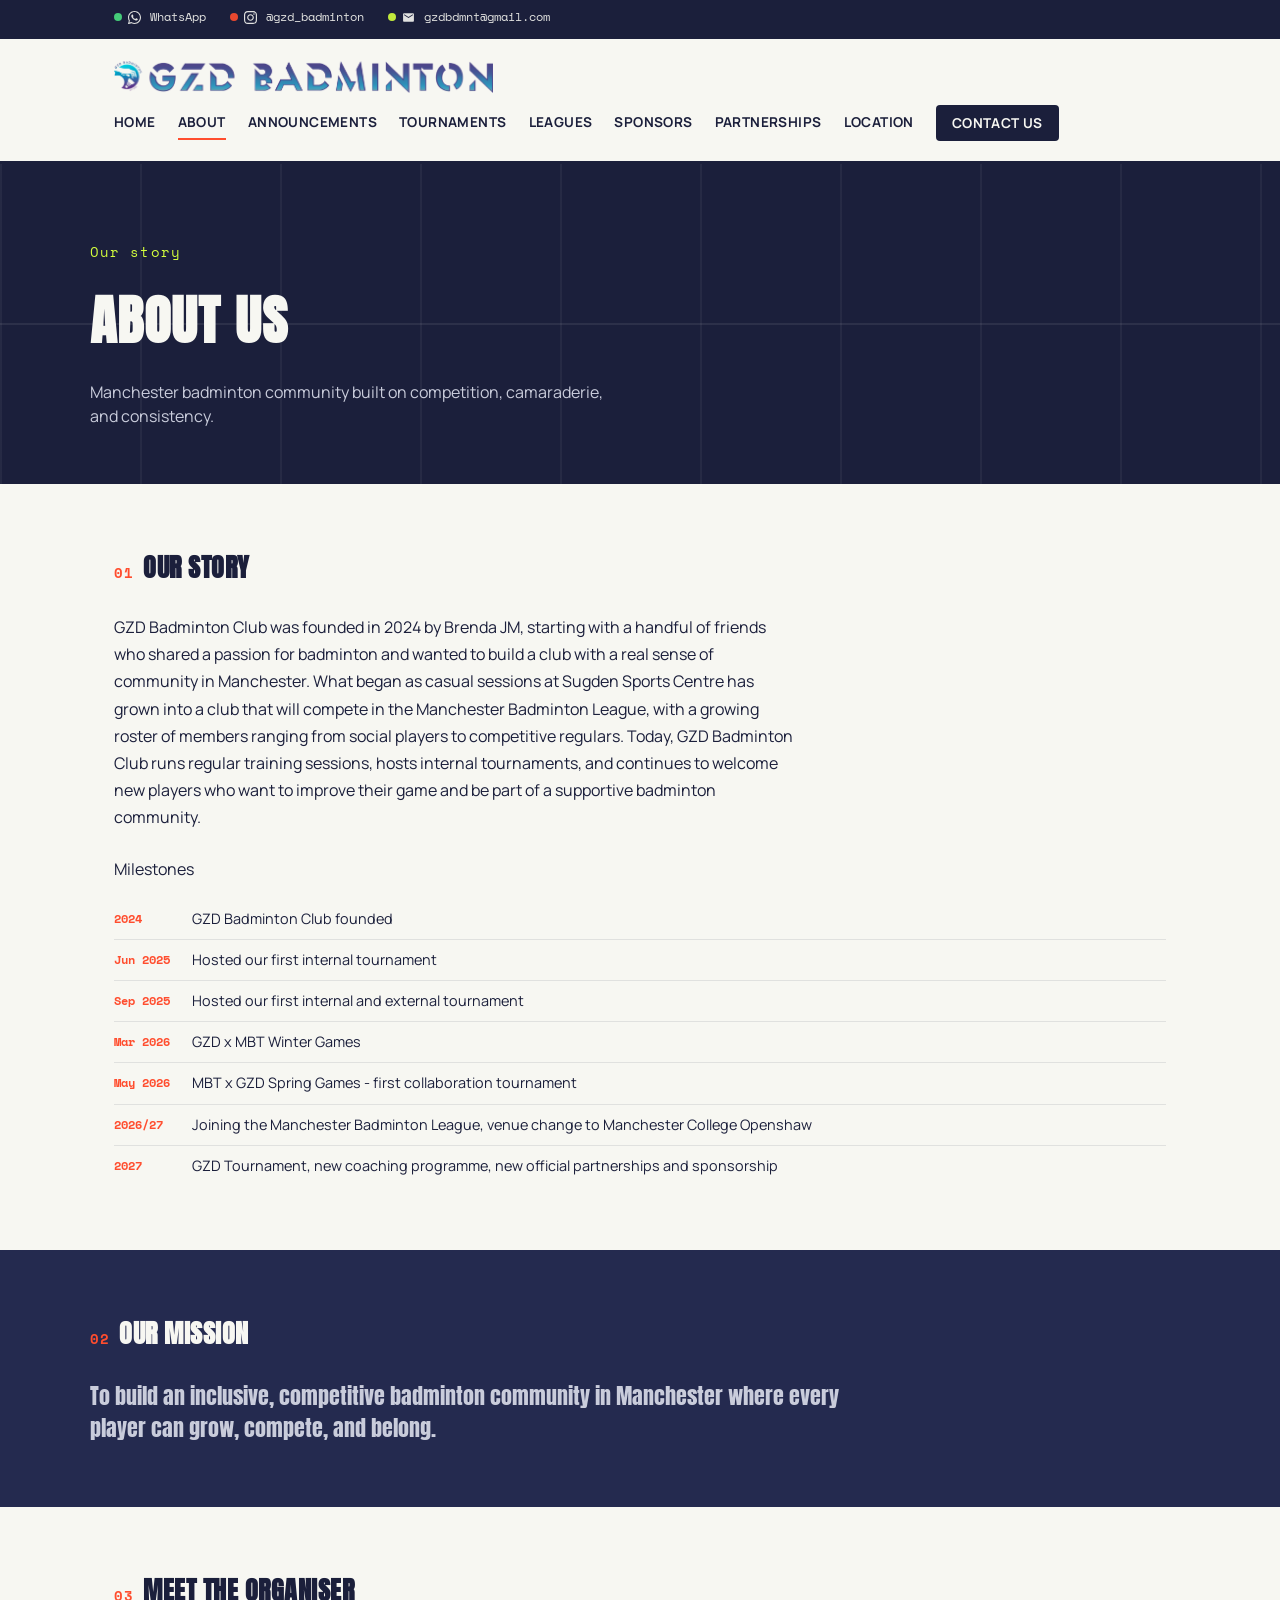
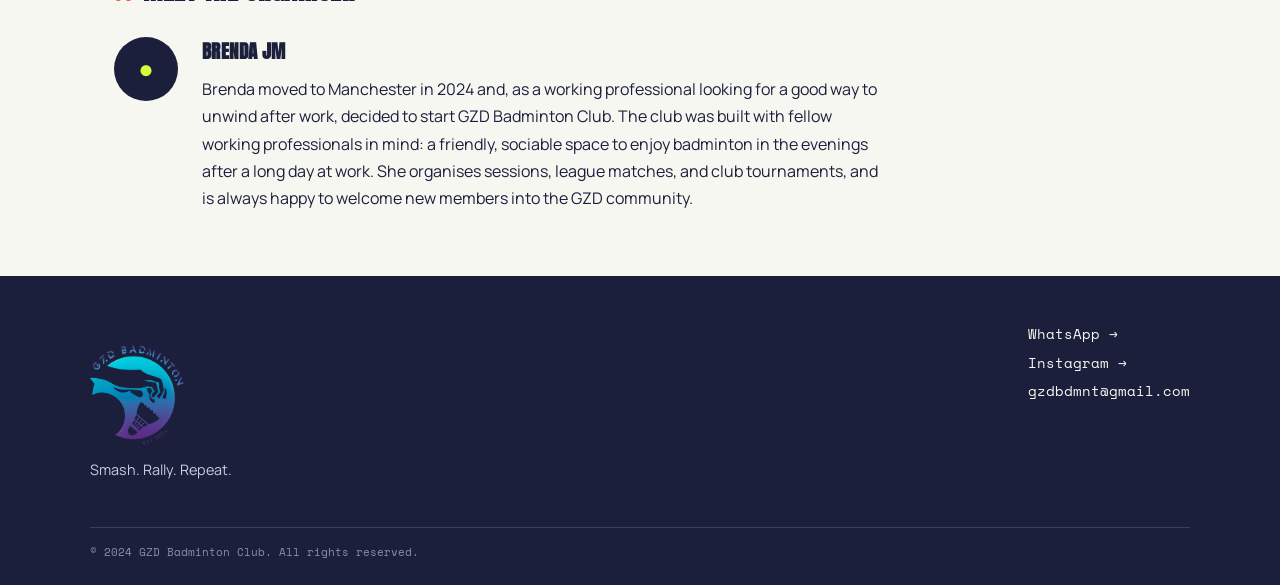
==== about.html @ ea64528b "Update site content with placeholders replaced" ====
<!DOCTYPE html>
<html lang="en">
<head>
<meta charset="UTF-8">
<meta name="viewport" content="width=device-width, initial-scale=1.0">
<title>About  -  GZD Badminton Club</title>
<link rel="stylesheet" href="css/styles.css">
<link rel="icon" type="image/png" href="assets/images/club-badge.png">
<link rel="preconnect" href="https://fonts.googleapis.com">
<link href="https://fonts.googleapis.com/css2?family=Anton&family=Space+Mono:wght@400;700&family=Manrope:wght@400;500;700;800&display=swap" rel="stylesheet">
</head>
<body>

<!-- ============ TOP CONTACT STRIP ============ -->
<div class="contact-strip">
  <div class="contact-strip-inner">
    <a href="https://wa.me/447825700395" target="_blank" rel="noopener" class="contact-link">
      <span class="dot dot-wa"></span>
      <svg xmlns="http://www.w3.org/2000/svg" width="13" height="13" viewBox="0 0 24 24" fill="currentColor" aria-hidden="true" style="vertical-align:middle;margin-right:3px"><path d="M17.472 14.382c-.297-.149-1.758-.867-2.03-.967-.273-.099-.471-.148-.67.15-.197.297-.767.966-.94 1.164-.173.199-.347.223-.644.075-.297-.15-1.255-.463-2.39-1.475-.883-.788-1.48-1.761-1.653-2.059-.173-.297-.018-.458.13-.606.134-.133.298-.347.446-.52.149-.174.198-.298.298-.497.099-.198.05-.371-.025-.52-.075-.149-.669-1.612-.916-2.207-.242-.579-.487-.5-.669-.51-.173-.008-.371-.01-.57-.01-.198 0-.52.074-.792.372-.272.297-1.04 1.016-1.04 2.479 0 1.462 1.065 2.875 1.213 3.074.149.198 2.096 3.2 5.077 4.487.709.306 1.262.489 1.694.625.712.227 1.36.195 1.871.118.571-.085 1.758-.719 2.006-1.413.248-.694.248-1.289.173-1.413-.074-.124-.272-.198-.57-.347z"/><path d="M12 0C5.373 0 0 5.373 0 12c0 2.116.553 4.103 1.522 5.828L.057 23.571a.5.5 0 0 0 .611.657l5.913-1.55A11.95 11.95 0 0 0 12 24c6.627 0 12-5.373 12-12S18.627 0 12 0zm0 22c-1.907 0-3.686-.523-5.205-1.431l-.373-.223-3.868 1.014.973-3.77-.244-.389A9.96 9.96 0 0 1 2 12C2 6.477 6.477 2 12 2s10 4.477 10 10-4.477 10-10 10z"/></svg> WhatsApp
    </a>
    <a href="https://instagram.com/gzd_badminton" target="_blank" rel="noopener" class="contact-link">
      <span class="dot dot-ig"></span>
      <svg xmlns="http://www.w3.org/2000/svg" width="13" height="13" viewBox="0 0 24 24" fill="currentColor" aria-hidden="true" style="vertical-align:middle;margin-right:3px"><path d="M12 2.163c3.204 0 3.584.012 4.85.07 3.252.148 4.771 1.691 4.919 4.919.058 1.265.069 1.645.069 4.849 0 3.205-.012 3.584-.069 4.849-.149 3.225-1.664 4.771-4.919 4.919-1.266.058-1.644.07-4.85.07-3.204 0-3.584-.012-4.849-.07-3.26-.149-4.771-1.699-4.919-4.92-.058-1.265-.07-1.644-.07-4.849 0-3.204.013-3.583.07-4.849.149-3.227 1.664-4.771 4.919-4.919 1.266-.057 1.645-.069 4.849-.069zm0-2.163c-3.259 0-3.667.014-4.947.072-4.358.2-6.78 2.618-6.98 6.98-.059 1.281-.073 1.689-.073 4.948 0 3.259.014 3.668.072 4.948.2 4.358 2.618 6.78 6.98 6.98 1.281.058 1.689.072 4.948.072 3.259 0 3.668-.014 4.948-.072 4.354-.2 6.782-2.618 6.979-6.98.059-1.28.073-1.689.073-4.948 0-3.259-.014-3.667-.072-4.947-.196-4.354-2.617-6.78-6.979-6.98-1.281-.059-1.69-.073-4.949-.073zm0 5.838c-3.403 0-6.162 2.759-6.162 6.162s2.759 6.163 6.162 6.163 6.162-2.759 6.162-6.163c0-3.403-2.759-6.162-6.162-6.162zm0 10.162c-2.209 0-4-1.79-4-4 0-2.209 1.791-4 4-4s4 1.791 4 4c0 2.21-1.791 4-4 4zm6.406-11.845c-.796 0-1.441.645-1.441 1.44s.645 1.44 1.441 1.44c.795 0 1.439-.645 1.439-1.44s-.644-1.44-1.439-1.44z"/></svg> @gzd_badminton
    </a>
    <a href="mailto:gzdbdmnt@gmail.com" class="contact-link">
      <span class="dot dot-mail"></span>
      <svg xmlns="http://www.w3.org/2000/svg" width="13" height="13" viewBox="0 0 24 24" fill="currentColor" aria-hidden="true" style="vertical-align:middle;margin-right:3px"><path d="M20 4H4c-1.1 0-2 .9-2 2v12c0 1.1.9 2 2 2h16c1.1 0 2-.9 2-2V6c0-1.1-.9-2-2-2zm0 4l-8 5-8-5V6l8 5 8-5v2z"/></svg> gzdbdmnt@gmail.com
    </a>
  </div>
</div>

<!-- ============ HEADER / NAV ============ -->
<input type="checkbox" id="nav-toggle" class="nav-toggle-input">
<header class="site-header">
  <div class="header-inner">
    <a href="index.html" class="logo">
      <img src="assets/images/club-wordmark.png" alt="GZD Badminton" class="logo-img">
    </a>
    <label for="nav-toggle" class="nav-toggle-label" aria-label="Toggle navigation">
      <span></span><span></span><span></span>
    </label>
    <nav class="main-nav">
      <a href="index.html">Home</a>
      <a href="about.html" class="active">About</a>
      <a href="announcements.html">Announcements</a>
      <a href="tournaments.html">Tournaments</a>
      <a href="leagues.html">Leagues</a>
      <a href="sponsors.html">Sponsors</a>
      <a href="partnerships.html">Partnerships</a>
      <a href="location.html">Location</a>
      <a href="contact.html" class="nav-cta">Contact Us</a>
    </nav>
  </div>
</header>

<!-- ============ PAGE BANNER ============ -->
<section class="page-banner">
  <div class="hero-court-lines" aria-hidden="true"></div>
  <div class="page-banner-inner">
    <p class="eyebrow">Our story</p>
    <h1 class="page-title">ABOUT US</h1>
    <p class="page-sub">Manchester badminton community built on competition, camaraderie, and consistency.</p>
  </div>
</section>

<!-- ============ STORY ============ -->
<section class="section">
  <div class="section-head">
    <h2><span class="num">01</span> Our Story</h2>
  </div>
  <div class="prose">
    <p>GZD Badminton Club was founded in 2024 by Brenda JM, starting with a handful of friends who shared a passion for badminton and wanted to build a club with a real sense of community in Manchester. What began as casual sessions at Sugden Sports Centre has grown into a club that will compete in the Manchester Badminton League, with a growing roster of members ranging from social players to competitive regulars. Today, GZD Badminton Club runs regular training sessions, hosts internal tournaments, and continues to welcome new players who want to improve their game and be part of a supportive badminton community.</p>
    <div class="milestones">
      <p class="venue-meta-label">Milestones</p>
      <ul class="milestone-list">
        <li><span class="milestone-year">2024</span> GZD Badminton Club founded</li>
        <li><span class="milestone-year">Jun 2025</span> Hosted our first internal tournament</li>
        <li><span class="milestone-year">Sep 2025</span> Hosted our first internal and external tournament</li>
        <li><span class="milestone-year">Mar 2026</span> GZD x MBT Winter Games</li>
        <li><span class="milestone-year">May 2026</span> MBT x GZD Spring Games - first collaboration tournament</li>
        <li><span class="milestone-year">2026/27</span> Joining the Manchester Badminton League, venue change to Manchester College Openshaw</li>
        <li><span class="milestone-year">2027</span> GZD Tournament, new coaching programme, new official partnerships and sponsorship</li>
      </ul>
    </div>
  </div>
</section>

<!-- ============ MISSION ============ -->
<section class="section section-dark">
  <div class="section-head">
    <h2><span class="num">02</span> Our Mission</h2>
  </div>
  <div class="prose mission-callout">
    <p>To build an inclusive, competitive badminton community in Manchester where every player can grow, compete, and belong.</p>
  </div>
</section>

<!-- ============ ORGANISER ============ -->
<section class="section">
  <div class="section-head">
    <h2><span class="num">03</span> Meet the Organiser</h2>
  </div>
  <div class="organiser-card">
    <div class="organiser-avatar" aria-hidden="true">●</div>
    <div>
      <h3>Brenda JM</h3>
      <div class="prose">
        <p>Brenda moved to Manchester in 2024 and, as a working professional looking for a good way to unwind after work, decided to start GZD Badminton Club. The club was built with fellow working professionals in mind: a friendly, sociable space to enjoy badminton in the evenings after a long day at work. She organises sessions, league matches, and club tournaments, and is always happy to welcome new members into the GZD community.</p>
      </div>
    </div>
  </div>
</section>

<!-- ============ FOOTER ============ -->
<footer class="site-footer">
  <div class="footer-inner">
    <div>
      <p class="logo footer-logo"><img src="assets/images/club-badge.png" alt="GZD Badminton" class="footer-logo-img"></p>
      <p class="footer-tagline">Smash. Rally. Repeat.</p>
    </div>
    <div class="footer-contact">
      <a href="https://wa.me/447825700395" target="_blank" rel="noopener">WhatsApp &rarr;</a>
      <a href="https://instagram.com/gzd_badminton" target="_blank" rel="noopener">Instagram &rarr;</a>
      <a href="mailto:gzdbdmnt@gmail.com">gzdbdmnt@gmail.com</a>
    </div>
  </div>
  <p class="footer-copyright">&copy; 2024 GZD Badminton Club. All rights reserved.</p>
</footer>

</body>
</html>
---- css/styles.css ----
/* ===== Tokens =====
   Color:
   --court-indigo   #1B1F3B  (deep background, indoor court-under-lights)
   --shuttle-white  #F7F7F2  (off-white, cork/feather)
   --volt           #D4FF3D  (energetic accent, primary CTA)
   --smash-orange   #FF4D2E  (secondary accent, urgency/tags)
   --line-grey      #8A8FA3  (muted text/lines)
   Type:
   Display: Anton (condensed, bold, scoreboard energy)
   Body: Manrope
   Data/utility: Space Mono (countdown, dates, tags)
*/

:root{
  --court-indigo:#1B1F3B;
  --court-indigo-2:#242A4F;
  --shuttle-white:#F7F7F2;
  --volt:#D4FF3D;
  --smash-orange:#FF4D2E;
  --line-grey:#8A8FA3;
  --max-w:1100px;
}

*{box-sizing:border-box;}
html{scroll-behavior:smooth;}
body{
  margin:0;
  background:var(--shuttle-white);
  color:var(--court-indigo);
  font-family:'Manrope',sans-serif;
  line-height:1.5;
  overflow-x:hidden;
}
a{color:inherit;text-decoration:none;}
h1,h2,h3{font-family:'Anton',sans-serif;letter-spacing:0.02em;margin:0;text-transform:uppercase;}

/* ===== Contact strip ===== */
.contact-strip{background:var(--court-indigo);color:var(--shuttle-white);font-family:'Space Mono',monospace;font-size:0.78rem;padding-bottom:4px;}
.contact-strip-inner{max-width:var(--max-w);margin:0 auto;padding:8px 24px;display:flex;gap:24px;flex-wrap:wrap;}
.contact-link{display:inline-flex;align-items:center;gap:6px;opacity:0.9;}
.contact-link:hover{opacity:1;color:var(--volt);}
.dot{width:8px;height:8px;border-radius:50%;display:inline-block;}
.dot-wa{background:#4ADE80;}
.dot-ig{background:var(--smash-orange);}
.dot-mail{background:var(--volt);}

/* ===== Header ===== */
.site-header{background:var(--shuttle-white);position:sticky;top:0;z-index:50;border-bottom:3px solid var(--court-indigo);}
.header-inner{max-width:var(--max-w);margin:0 auto;padding:20px 24px;display:flex;justify-content:space-between;align-items:center;flex-wrap:wrap;gap:12px;}
.logo{font-family:'Anton',sans-serif;font-size:1.3rem;letter-spacing:0.03em;display:flex;align-items:center;gap:8px;}
.logo-img{height:34px;width:auto;display:block;}
.main-nav{display:flex;gap:22px;align-items:center;flex-wrap:wrap;font-weight:700;font-size:0.85rem;text-transform:uppercase;letter-spacing:0.03em;}
.main-nav a{padding:6px 0;border-bottom:2px solid transparent;}
.main-nav a:hover,.main-nav a.active{border-bottom-color:var(--smash-orange);}
.nav-cta{background:var(--court-indigo);color:var(--shuttle-white)!important;padding:8px 16px!important;border-radius:4px;border-bottom:none!important;}
.nav-cta:hover{background:var(--smash-orange);border-bottom:none!important;}

/* ===== Hero ===== */
.hero{position:relative;background:var(--court-indigo);color:var(--shuttle-white);overflow:hidden;padding:90px 24px 110px;}
.hero-court-lines{position:absolute;inset:0;
  background-image:
    linear-gradient(transparent 0 calc(50% - 1px), rgba(247,247,242,0.08) calc(50% - 1px) calc(50% + 1px), transparent calc(50% + 1px) 100%),
    repeating-linear-gradient(90deg, rgba(247,247,242,0.05) 0 2px, transparent 2px 140px);
  pointer-events:none;
}
.hero-inner{max-width:var(--max-w);margin:0 auto;position:relative;}
.eyebrow{font-family:'Space Mono',monospace;color:var(--volt);font-size:0.85rem;letter-spacing:0.08em;margin-bottom:18px;}
.hero-title{font-size:clamp(3rem,8vw,5.5rem);line-height:0.95;}
.hero-title .accent{color:var(--volt);}
.hero-sub{max-width:480px;margin:24px 0 32px;color:#C9CCDB;}
.hero-actions{display:flex;gap:16px;flex-wrap:wrap;}

.btn{display:inline-block;padding:14px 28px;font-weight:800;font-size:0.9rem;text-transform:uppercase;letter-spacing:0.03em;border-radius:4px;border:2px solid transparent;cursor:pointer;}
.btn-primary{background:var(--volt);color:var(--court-indigo);}
.btn-primary:hover{background:var(--shuttle-white);}
.btn-ghost{border-color:var(--shuttle-white);color:var(--shuttle-white);}
.btn-ghost:hover{background:var(--shuttle-white);color:var(--court-indigo);}
.btn-disabled{opacity:0.5;cursor:not-allowed;width:100%;margin-top:14px;}
.btn-disabled-inline{opacity:0.5;cursor:not-allowed;}

/* ===== Page banner (sub-pages) ===== */
.page-banner{position:relative;background:var(--court-indigo);color:var(--shuttle-white);overflow:hidden;padding:64px 24px 56px;}
.page-banner-inner{max-width:var(--max-w);margin:0 auto;position:relative;}
.page-title{font-size:clamp(2.2rem,6vw,3.4rem);}
.page-sub{max-width:520px;margin:18px 0 0;color:#C9CCDB;}

/* ===== Filters ===== */
.card-row-wide{grid-template-columns:repeat(auto-fit,minmax(260px,1fr));}

/* ===== Sections ===== */
.section{max-width:var(--max-w);margin:0 auto;padding:64px 24px;}
.section-dark{background:var(--court-indigo-2);max-width:none;color:var(--shuttle-white);}
.section-dark > *{max-width:var(--max-w);margin-left:auto;margin-right:auto;}
.section-dark .tournament-meta,.section-dark p{color:#C9CCDB;}
.section-head{display:flex;justify-content:space-between;align-items:baseline;margin-bottom:28px;flex-wrap:wrap;gap:10px;}
.section-head h2{font-size:1.6rem;display:flex;align-items:baseline;gap:10px;}
.num{font-family:'Space Mono',monospace;font-size:0.9rem;color:var(--smash-orange);}
.see-all{font-family:'Space Mono',monospace;font-size:0.8rem;font-weight:700;border-bottom:2px solid currentColor;}

/* ===== Announcement cards ===== */
.card-row{display:grid;grid-template-columns:repeat(auto-fit,minmax(240px,1fr));gap:18px;}
.announcement-card{background:#fff;border:2px solid var(--court-indigo);border-radius:6px;padding:18px;}
.announcement-card .tag{font-family:'Space Mono',monospace;font-size:0.7rem;background:var(--volt);color:var(--court-indigo);padding:2px 8px;border-radius:3px;display:inline-block;margin-bottom:10px;font-weight:700;}
.announcement-card h4{margin:0 0 8px;font-size:1rem;font-weight:800;}
.announcement-card .date{font-family:'Space Mono',monospace;font-size:0.75rem;color:var(--line-grey);display:block;margin-top:10px;}
.loading-msg,.error-msg{font-family:'Space Mono',monospace;color:var(--line-grey);}

/* ===== Tournament list (Tournaments page + homepage teaser) ===== */
.tournament-list{display:flex;flex-direction:column;gap:18px;}
.tournament-card-full{background:var(--court-indigo);border:2px solid var(--volt);border-radius:8px;padding:28px;display:flex;justify-content:space-between;gap:28px;flex-wrap:wrap;color:var(--shuttle-white);}
.section-dark .tournament-card-full{border-color:rgba(212,255,61,0.4);}
.result-text{font-weight:700;margin-top:10px;}
.result-pending{color:var(--line-grey);font-weight:400;font-style:italic;}

/* ===== Tournament card shared bits (tag, meta, countdown) ===== */
.tournament-tag{font-family:'Space Mono',monospace;color:var(--smash-orange);font-size:0.75rem;letter-spacing:0.05em;margin:0 0 10px;}
.tournament-info h3{font-size:1.4rem;margin-bottom:10px;}
.tournament-meta{font-size:0.9rem;}
.countdown-box{background:rgba(247,247,242,0.05);border:1px solid rgba(247,247,242,0.15);border-radius:6px;padding:18px;min-width:260px;}
.countdown-label{font-family:'Space Mono',monospace;font-size:0.75rem;color:var(--line-grey);margin:0 0 10px;}
.countdown-timer{display:flex;gap:10px;}
.countdown-timer div{background:var(--court-indigo-2);border-radius:4px;padding:8px 0;flex:1;text-align:center;}
.countdown-timer span{display:block;font-family:'Space Mono',monospace;font-size:1.3rem;font-weight:700;color:var(--volt);}
.countdown-timer label{font-size:0.65rem;color:var(--line-grey);text-transform:uppercase;}

/* ===== Sponsors ===== */
.sponsor-strip{display:grid;grid-template-columns:repeat(auto-fit,minmax(150px,1fr));gap:16px;align-items:center;}
.sponsor-slot{border:2px dashed var(--line-grey);border-radius:6px;height:90px;display:flex;align-items:center;justify-content:center;font-family:'Space Mono',monospace;font-size:0.75rem;color:var(--line-grey);text-align:center;padding:8px;}
.sponsor-strip .sponsor-logo-img,.sponsor-strip .sponsor-slot{height:70px;width:100%;object-fit:contain;}

.sponsor-tier{margin-bottom:40px;}
.sponsor-tier-name{font-family:'Space Mono',monospace;font-size:0.85rem;letter-spacing:0.06em;color:var(--smash-orange);text-transform:uppercase;margin-bottom:18px;font-weight:700;}
.sponsor-grid{display:grid;grid-template-columns:repeat(auto-fit,minmax(200px,1fr));gap:18px;}
.sponsor-card{background:#fff;border:2px solid var(--court-indigo);border-radius:6px;padding:20px;text-align:center;display:block;}
.sponsor-card .sponsor-logo-img{max-height:60px;max-width:100%;object-fit:contain;margin:0 auto 14px;display:block;}
.sponsor-card .sponsor-slot{margin:0 auto 14px;}
.sponsor-card h4{margin:0 0 6px;font-size:0.95rem;font-weight:800;}
.sponsor-blurb{font-size:0.85rem;color:var(--line-grey);margin:0;}

/* ===== Location (map embed, reused inside venue cards) ===== */
.map-embed-wrap{flex:1;min-width:280px;border-radius:8px;overflow:hidden;border:2px solid var(--volt);}
.map-embed{width:100%;height:280px;border:0;display:block;}

/* ===== Location (homepage teaser) ===== */
.location-card{display:flex;gap:32px;flex-wrap:wrap;align-items:center;}
.location-card > div:first-child{flex:1;min-width:220px;}
.location-card h3{font-size:1.3rem;margin-bottom:10px;}
.map-placeholder{flex:1;min-width:240px;height:160px;background:rgba(247,247,242,0.06);border:2px dashed var(--line-grey);border-radius:6px;display:flex;align-items:center;justify-content:center;font-family:'Space Mono',monospace;font-size:0.8rem;color:var(--line-grey);}

/* ===== About page ===== */
.prose p{margin:0 0 16px;max-width:680px;line-height:1.7;}
.prose p:last-child{margin-bottom:0;}
.mission-callout{font-family:'Anton',sans-serif;text-transform:none;letter-spacing:normal;}
.mission-callout p{font-size:1.4rem;line-height:1.4;max-width:760px;}
.organiser-card{display:flex;gap:24px;align-items:flex-start;flex-wrap:wrap;}
.organiser-avatar{width:64px;height:64px;border-radius:50%;background:var(--court-indigo);color:var(--volt);display:flex;align-items:center;justify-content:center;font-size:1.6rem;flex-shrink:0;}
.organiser-card h3{font-family:'Anton',sans-serif;text-transform:uppercase;font-size:1.2rem;margin-bottom:10px;}

/* ===== Contact page ===== */
.contact-grid{display:grid;grid-template-columns:repeat(auto-fit,minmax(220px,1fr));gap:18px;}
.contact-card{display:block;background:#fff;border:2px solid var(--court-indigo);border-radius:8px;padding:24px;}
.contact-card:hover{border-color:var(--smash-orange);}
.contact-card .dot{width:12px;height:12px;margin-bottom:14px;}
.contact-card h3{font-family:'Anton',sans-serif;text-transform:uppercase;font-size:1.1rem;margin-bottom:8px;}
.contact-card p{margin:0;color:var(--line-grey);font-size:0.9rem;}
.contact-form-embed{width:100%;height:600px;border:0;border-radius:8px;background:#fff;display:block;}

/* ===== Instagram embed placeholder ===== */
#instagram-feed-embed:empty,
#instagram-feed-embed:has(> p.loading-msg:only-child){
  border:2px dashed var(--line-grey);border-radius:8px;padding:48px 24px;text-align:center;
}

/* ===== Footer ===== */
.site-footer{background:var(--court-indigo);color:var(--shuttle-white);padding:48px 24px 24px;}
.footer-inner{max-width:var(--max-w);margin:0 auto;display:flex;justify-content:space-between;flex-wrap:wrap;gap:24px;}
.footer-logo{margin-bottom:10px;}
.footer-logo-img{height:100px;width:auto;display:block;}
.footer-tagline{color:#C9CCDB;max-width:320px;font-size:0.9rem;}
.footer-contact{display:flex;flex-direction:column;gap:8px;font-family:'Space Mono',monospace;font-size:0.85rem;}
.footer-contact a:hover{color:var(--volt);}
.footer-copyright{max-width:var(--max-w);margin:32px auto 0;font-family:'Space Mono',monospace;font-size:0.7rem;color:var(--line-grey);border-top:1px solid rgba(247,247,242,0.15);padding-top:16px;}

/* ===== Hamburger menu (CSS-only, no JS) ===== */
.nav-toggle-input{display:none;}
.nav-toggle-label{display:none;flex-direction:column;gap:5px;cursor:pointer;padding:6px;z-index:100;}
.nav-toggle-label span{display:block;width:24px;height:2px;background:var(--court-indigo);border-radius:2px;transition:transform 0.2s,opacity 0.2s;}

@media (max-width:860px){
  .nav-toggle-label{display:flex;}
  .main-nav{
    display:none;
    flex-direction:column;
    position:absolute;
    top:100%;
    left:0;right:0;
    background:var(--shuttle-white);
    border-top:3px solid var(--court-indigo);
    border-bottom:3px solid var(--court-indigo);
    padding:16px 24px 20px;
    gap:14px;
    z-index:99;
    box-shadow:0 8px 24px rgba(0,0,0,0.12);
  }
  .nav-toggle-input:checked ~ .header-inner .main-nav{display:flex;}
  .nav-toggle-input:checked ~ .header-inner .nav-toggle-label span:nth-child(1){transform:translateY(7px) rotate(45deg);}
  .nav-toggle-input:checked ~ .header-inner .nav-toggle-label span:nth-child(2){opacity:0;}
  .nav-toggle-input:checked ~ .header-inner .nav-toggle-label span:nth-child(3){transform:translateY(-7px) rotate(-45deg);}
  .header-inner{position:relative;flex-wrap:nowrap;}
  .logo-img{height:22px;}
  .tournament-card-full{padding:20px;}
}

@media (max-width:380px){
  .logo-img{height:18px;}
}

/* ===== Reduced motion ===== */
@media (prefers-reduced-motion: reduce){
  html{scroll-behavior:auto;}
}

/* ===== Focus visibility ===== */
a:focus-visible,button:focus-visible{outline:3px solid var(--smash-orange);outline-offset:2px;}
/* ===== Contact strip icons ===== */
.contact-link svg{flex-shrink:0;}

/* ===== About page milestones ===== */
.milestones{margin-top:24px;}
.milestone-list{list-style:none;padding:0;margin:10px 0 0;}
.milestone-list li{display:flex;gap:14px;padding:10px 0;border-bottom:1px solid rgba(27,31,59,0.1);font-size:0.9rem;line-height:1.4;}
.milestone-list li:last-child{border-bottom:none;}
.milestone-year{font-family:'Space Mono',monospace;font-size:0.78rem;color:var(--smash-orange);font-weight:700;min-width:64px;padding-top:1px;}

/* ===== Tournament result blocks ===== */
.result-block{margin-top:10px;}
.result-text{margin:4px 0;font-weight:700;font-size:0.9rem;}
.result-2nd{color:#C9CCDB;}
.result-3rd{color:#C9CCDB;font-weight:400;}
.section-dark .result-2nd,.section-dark .result-3rd{color:#8A8FA3;}

/* ===== Leagues page grade cards ===== */
.grades-grid{display:grid;grid-template-columns:repeat(auto-fit,minmax(240px,1fr));gap:14px;margin-top:28px;}
.grade-card{background:var(--court-indigo);border:1px solid rgba(212,255,61,0.25);border-radius:6px;padding:16px;display:flex;gap:14px;align-items:flex-start;}
.grade-card-full-width{grid-column:1/-1;}
.grade-code{font-family:'Anton',sans-serif;font-size:1.1rem;color:var(--volt);min-width:44px;padding-top:2px;}
.grade-label{font-family:'Space Mono',monospace;font-size:0.72rem;color:var(--smash-orange);font-weight:700;text-transform:uppercase;margin:0 0 6px;letter-spacing:0.04em;}
.grade-body p{margin:0;font-size:0.85rem;color:#C9CCDB;line-height:1.5;}
.grades-note{font-family:'Space Mono',monospace;font-size:0.78rem;color:var(--line-grey);margin-top:20px;font-style:italic;}

/* ===== Tournament photo placeholder ===== */
.tournament-photo-placeholder{
  min-width:200px;flex:1;border:2px dashed rgba(212,255,61,0.3);
  border-radius:6px;display:flex;align-items:center;justify-content:center;
  padding:24px;min-height:120px;
}
.tournament-photo-placeholder p{
  font-family:'Space Mono',monospace;font-size:0.75rem;
  color:var(--line-grey);margin:0;text-align:center;
}
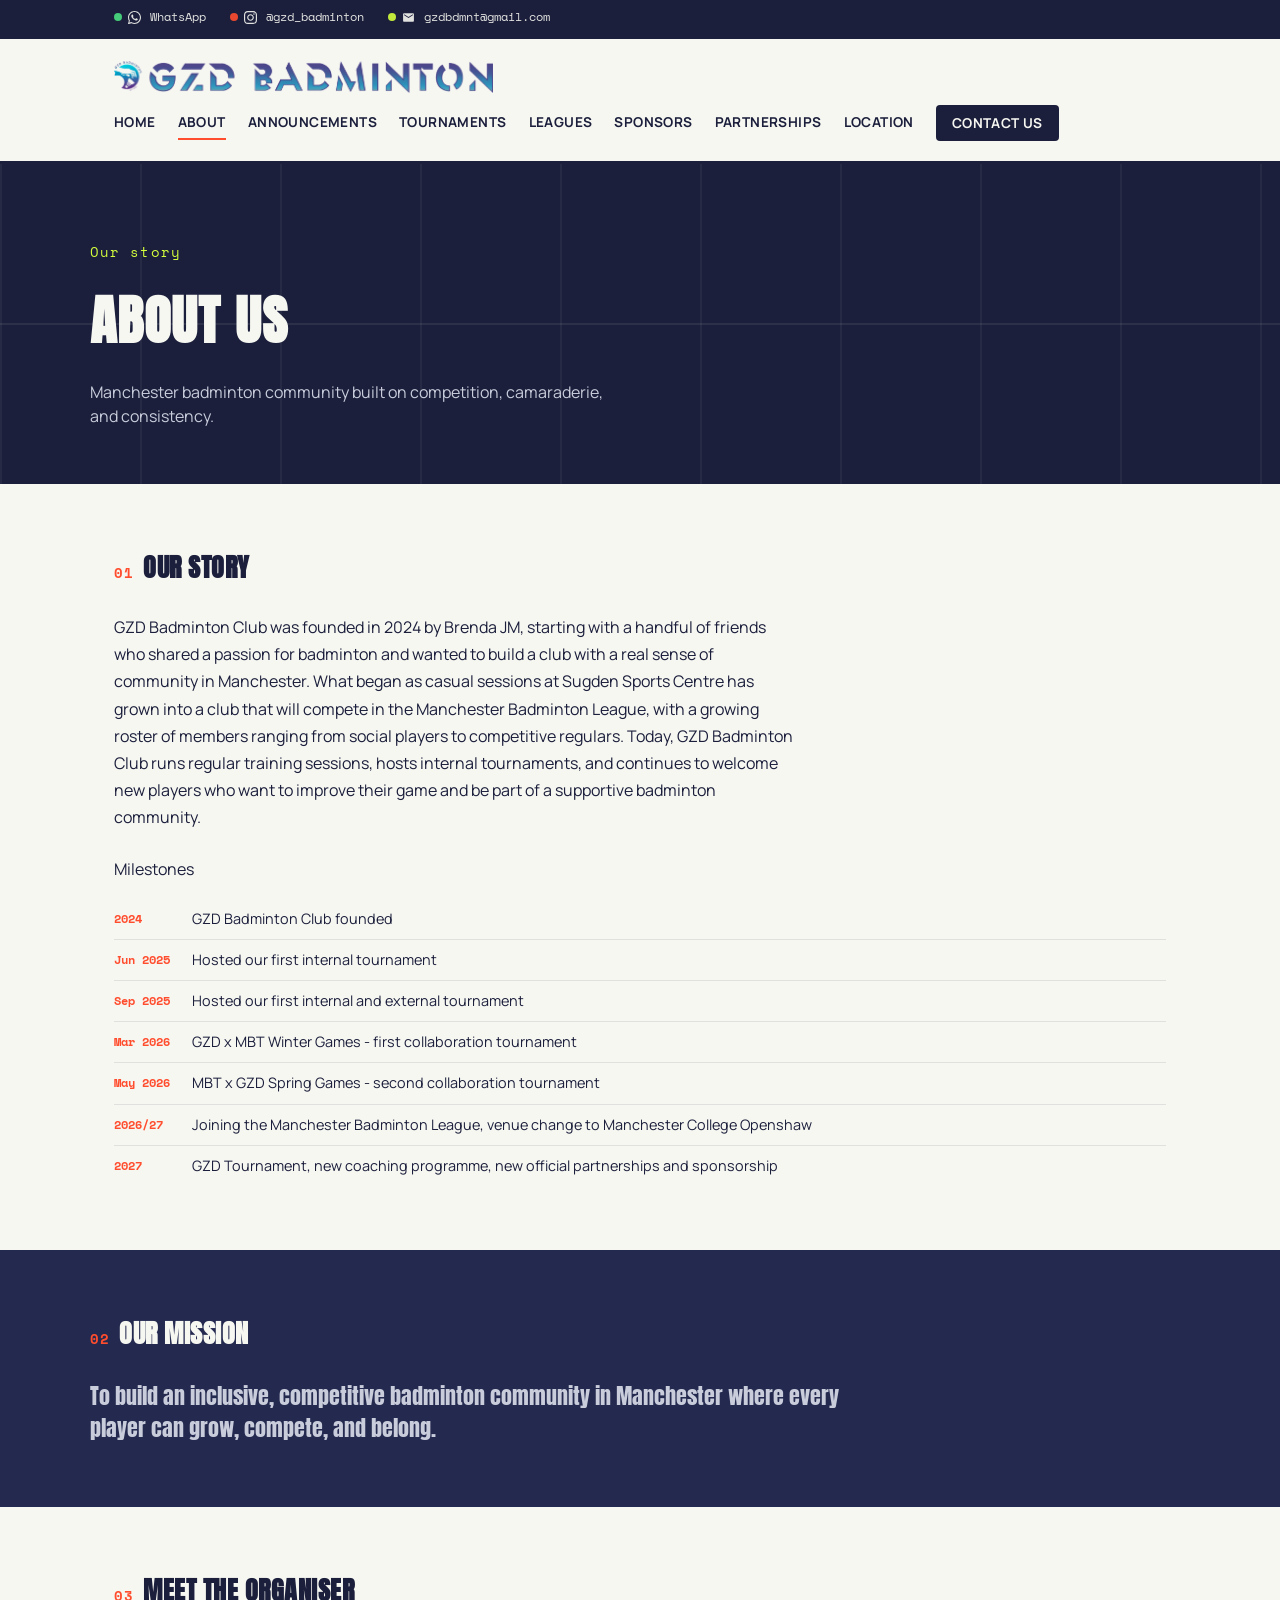
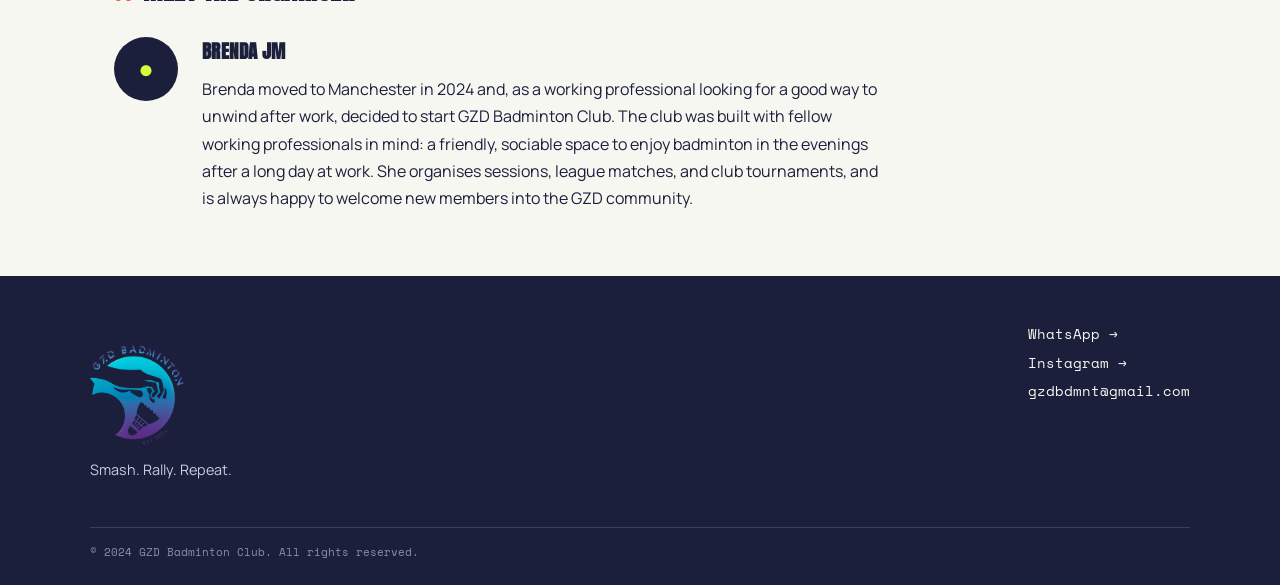
==== commit 6079c40a: "Repositioned tournament dates" ====
--- a/about.html
+++ b/about.html
@@ -30,15 +30,14 @@
 </div>
 
 <!-- ============ HEADER / NAV ============ -->
-<input type="checkbox" id="nav-toggle" class="nav-toggle-input">
 <header class="site-header">
   <div class="header-inner">
     <a href="index.html" class="logo">
       <img src="assets/images/club-wordmark.png" alt="GZD Badminton" class="logo-img">
     </a>
-    <label for="nav-toggle" class="nav-toggle-label" aria-label="Toggle navigation">
+    <button id="nav-toggle-btn" class="nav-toggle-btn" aria-label="Toggle navigation" aria-expanded="false">
       <span></span><span></span><span></span>
-    </label>
+    </button>
     <nav class="main-nav">
       <a href="index.html">Home</a>
       <a href="about.html" class="active">About</a>
@@ -76,8 +75,8 @@
         <li><span class="milestone-year">2024</span> GZD Badminton Club founded</li>
         <li><span class="milestone-year">Jun 2025</span> Hosted our first internal tournament</li>
         <li><span class="milestone-year">Sep 2025</span> Hosted our first internal and external tournament</li>
-        <li><span class="milestone-year">Mar 2026</span> GZD x MBT Winter Games</li>
-        <li><span class="milestone-year">May 2026</span> MBT x GZD Spring Games - first collaboration tournament</li>
+        <li><span class="milestone-year">Mar 2026</span> GZD x MBT Winter Games - first collaboration tournament</li>
+        <li><span class="milestone-year">May 2026</span> MBT x GZD Spring Games - second collaboration tournament</li>
         <li><span class="milestone-year">2026/27</span> Joining the Manchester Badminton League, venue change to Manchester College Openshaw</li>
         <li><span class="milestone-year">2027</span> GZD Tournament, new coaching programme, new official partnerships and sponsorship</li>
       </ul>
@@ -127,5 +126,6 @@
   <p class="footer-copyright">&copy; 2024 GZD Badminton Club. All rights reserved.</p>
 </footer>
 
+<script src="js/nav.js"></script>
 </body>
 </html>
--- a/css/styles.css
+++ b/css/styles.css
@@ -181,13 +181,13 @@
 .footer-contact a:hover{color:var(--volt);}
 .footer-copyright{max-width:var(--max-w);margin:32px auto 0;font-family:'Space Mono',monospace;font-size:0.7rem;color:var(--line-grey);border-top:1px solid rgba(247,247,242,0.15);padding-top:16px;}
 
-/* ===== Hamburger menu (CSS-only, no JS) ===== */
+/* ===== Hamburger menu ===== */
 .nav-toggle-input{display:none;}
-.nav-toggle-label{display:none;flex-direction:column;gap:5px;cursor:pointer;padding:6px;z-index:100;}
-.nav-toggle-label span{display:block;width:24px;height:2px;background:var(--court-indigo);border-radius:2px;transition:transform 0.2s,opacity 0.2s;}
+.nav-toggle-btn{display:none;flex-direction:column;justify-content:center;gap:5px;cursor:pointer;padding:8px;background:none;border:none;-webkit-appearance:none;appearance:none;width:40px;height:40px;z-index:100;}
+.nav-toggle-btn span{display:block;width:24px;height:3px;background:var(--court-indigo);border-radius:2px;transition:transform 0.2s,opacity 0.2s;}
 
 @media (max-width:860px){
-  .nav-toggle-label{display:flex;}
+  .nav-toggle-btn{display:flex;}
   .main-nav{
     display:none;
     flex-direction:column;
@@ -202,10 +202,10 @@
     z-index:99;
     box-shadow:0 8px 24px rgba(0,0,0,0.12);
   }
-  .nav-toggle-input:checked ~ .header-inner .main-nav{display:flex;}
-  .nav-toggle-input:checked ~ .header-inner .nav-toggle-label span:nth-child(1){transform:translateY(7px) rotate(45deg);}
-  .nav-toggle-input:checked ~ .header-inner .nav-toggle-label span:nth-child(2){opacity:0;}
-  .nav-toggle-input:checked ~ .header-inner .nav-toggle-label span:nth-child(3){transform:translateY(-7px) rotate(-45deg);}
+  .main-nav.nav-open{display:flex;}
+  .nav-toggle-btn.nav-toggle-active span:nth-child(1){transform:translateY(7px) rotate(45deg);}
+  .nav-toggle-btn.nav-toggle-active span:nth-child(2){opacity:0;}
+  .nav-toggle-btn.nav-toggle-active span:nth-child(3){transform:translateY(-7px) rotate(-45deg);}
   .header-inner{position:relative;flex-wrap:nowrap;}
   .logo-img{height:22px;}
   .tournament-card-full{padding:20px;}
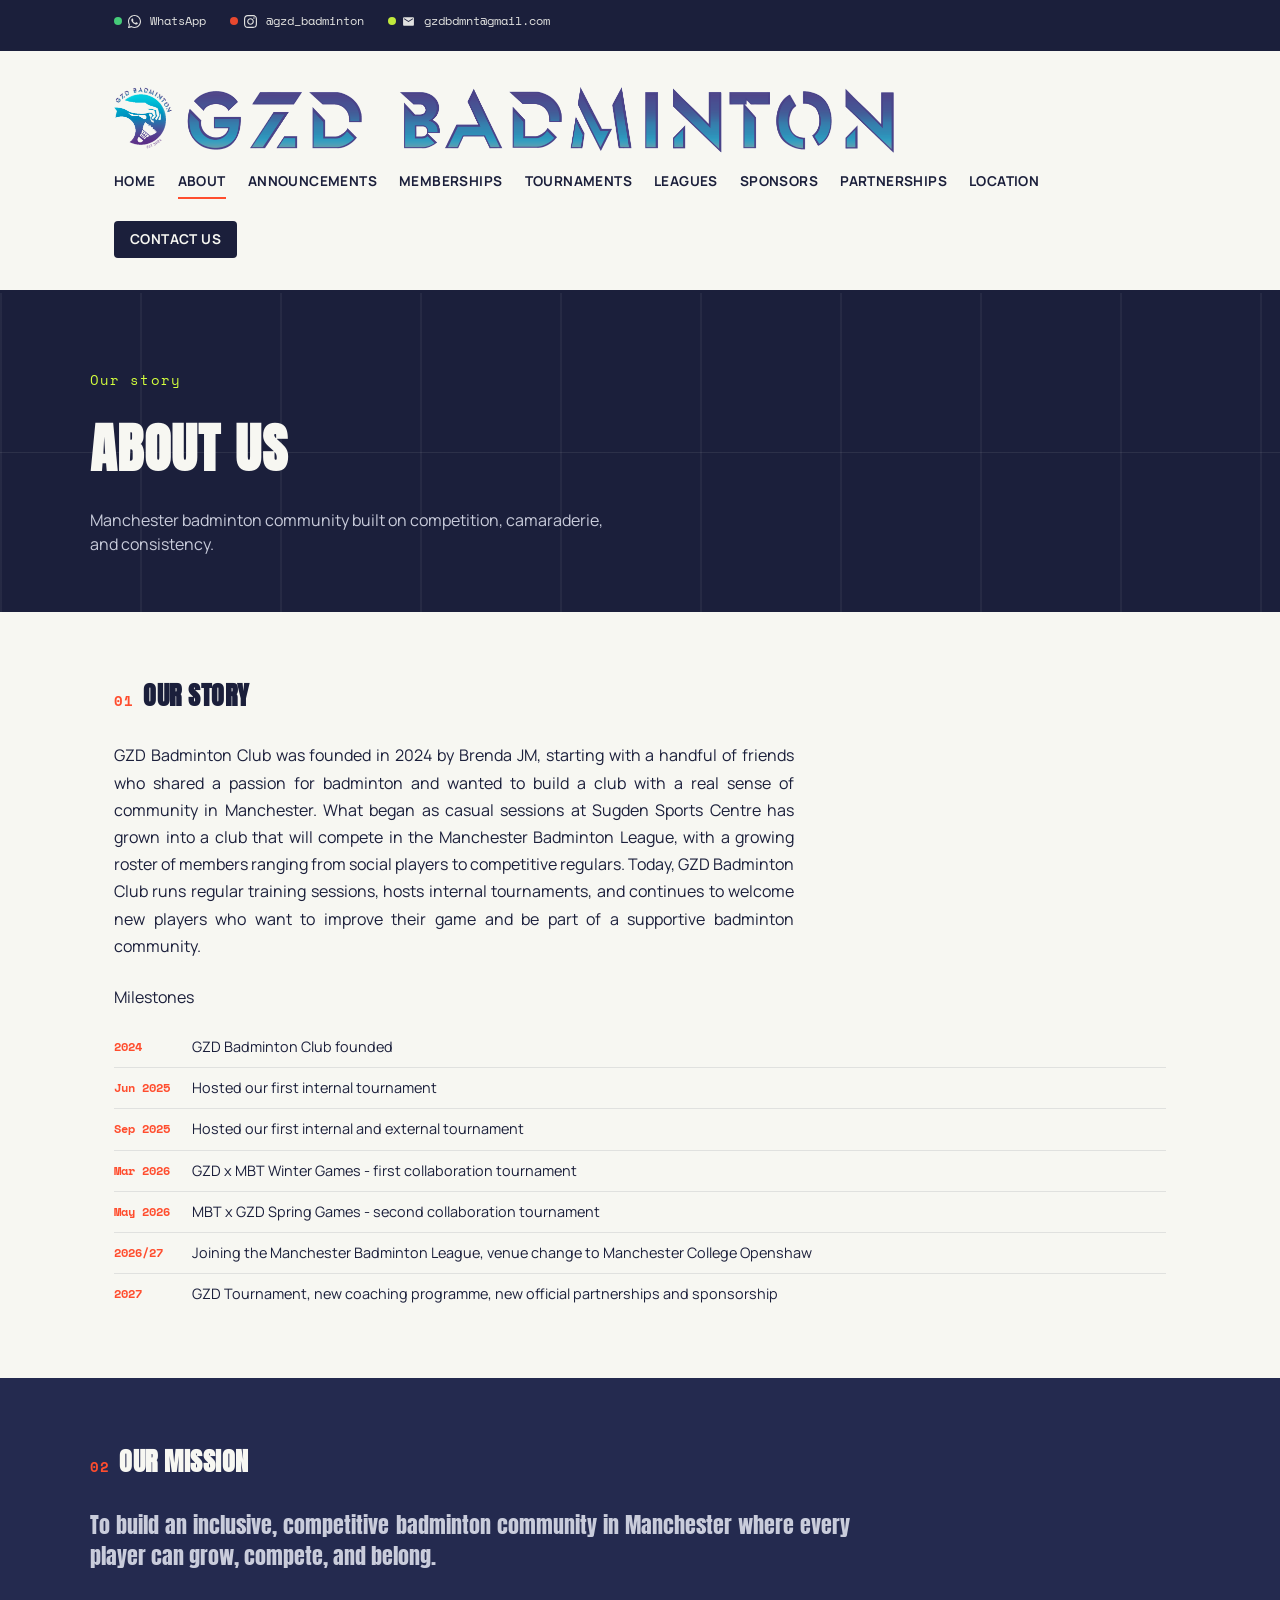
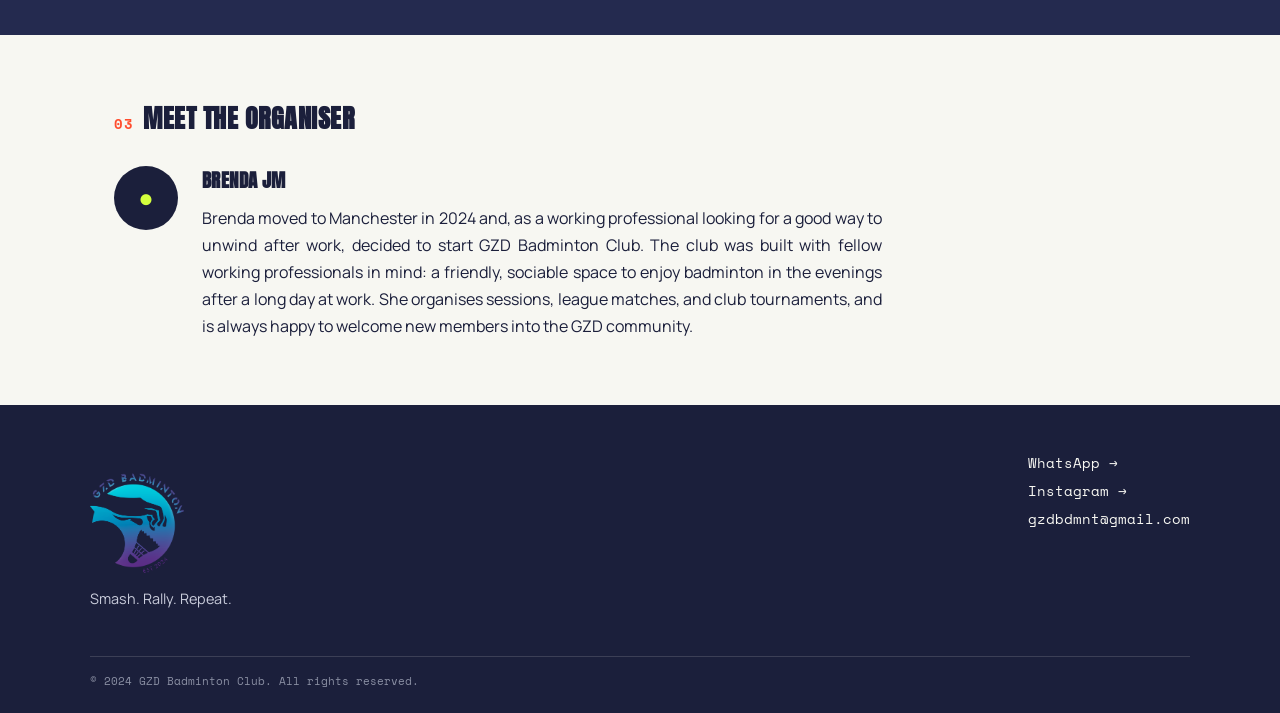
==== commit bca21c53: "Add Memberships nav link and placeholder page Adds a new Memberships link to the main nav (after Ann" ====
--- a/about.html
+++ b/about.html
@@ -42,6 +42,7 @@
       <a href="index.html">Home</a>
       <a href="about.html" class="active">About</a>
       <a href="announcements.html">Announcements</a>
+      <a href="membership.html">Memberships</a>
       <a href="tournaments.html">Tournaments</a>
       <a href="leagues.html">Leagues</a>
       <a href="sponsors.html">Sponsors</a>
--- a/css/styles.css
+++ b/css/styles.css
@@ -35,8 +35,8 @@
 h1,h2,h3{font-family:'Anton',sans-serif;letter-spacing:0.02em;margin:0;text-transform:uppercase;}
 
 /* ===== Contact strip ===== */
-.contact-strip{background:var(--court-indigo);color:var(--shuttle-white);font-family:'Space Mono',monospace;font-size:0.78rem;padding-bottom:4px;}
-.contact-strip-inner{max-width:var(--max-w);margin:0 auto;padding:8px 24px;display:flex;gap:24px;flex-wrap:wrap;}
+.contact-strip{background:var(--court-indigo);color:var(--shuttle-white);font-family:'Space Mono',monospace;font-size:0.78rem;padding-bottom:8px;}
+.contact-strip-inner{max-width:var(--max-w);margin:0 auto;padding:12px 24px;display:flex;gap:24px;flex-wrap:wrap;}
 .contact-link{display:inline-flex;align-items:center;gap:6px;opacity:0.9;}
 .contact-link:hover{opacity:1;color:var(--volt);}
 .dot{width:8px;height:8px;border-radius:50%;display:inline-block;}
@@ -45,10 +45,10 @@
 .dot-mail{background:var(--volt);}
 
 /* ===== Header ===== */
-.site-header{background:var(--shuttle-white);position:sticky;top:0;z-index:50;border-bottom:3px solid var(--court-indigo);}
-.header-inner{max-width:var(--max-w);margin:0 auto;padding:20px 24px;display:flex;justify-content:space-between;align-items:center;flex-wrap:wrap;gap:12px;}
+.site-header{background:var(--shuttle-white);border-bottom:3px solid var(--court-indigo);}
+.header-inner{max-width:var(--max-w);margin:0 auto;padding:32px 24px;display:flex;justify-content:space-between;align-items:center;flex-wrap:wrap;gap:12px;}
 .logo{font-family:'Anton',sans-serif;font-size:1.3rem;letter-spacing:0.03em;display:flex;align-items:center;gap:8px;}
-.logo-img{height:34px;width:auto;display:block;}
+.logo-img{height:70px;width:auto;display:block;}
 .main-nav{display:flex;gap:22px;align-items:center;flex-wrap:wrap;font-weight:700;font-size:0.85rem;text-transform:uppercase;letter-spacing:0.03em;}
 .main-nav a{padding:6px 0;border-bottom:2px solid transparent;}
 .main-nav a:hover,.main-nav a.active{border-bottom-color:var(--smash-orange);}
@@ -207,12 +207,12 @@
   .nav-toggle-btn.nav-toggle-active span:nth-child(2){opacity:0;}
   .nav-toggle-btn.nav-toggle-active span:nth-child(3){transform:translateY(-7px) rotate(-45deg);}
   .header-inner{position:relative;flex-wrap:nowrap;}
+  .logo-img{height:26px;}
+  .tournament-card-full{padding:20px;}
+}
+
+@media (max-width:380px){
   .logo-img{height:22px;}
-  .tournament-card-full{padding:20px;}
-}
-
-@media (max-width:380px){
-  .logo-img{height:18px;}
 }
 
 /* ===== Reduced motion ===== */
@@ -257,4 +257,71 @@
 .tournament-photo-placeholder p{
   font-family:'Space Mono',monospace;font-size:0.75rem;
   color:var(--line-grey);margin:0;text-align:center;
-}+}
+
+/* ===== Justified prose (desktop only, avoids river effect on mobile) ===== */
+@media (min-width:480px){
+  .announcement-card p,
+  .prose p,
+  .grade-body p{
+    text-align:justify;
+  }
+}
+
+/* ===== Sponsor/partner hover cards ===== */
+a.sponsor-card,
+.sponsor-strip a{position:relative;}
+
+a.sponsor-card::after,
+.sponsor-strip a::after{
+  content:'Visit website \2192';
+  position:absolute;
+  bottom:calc(100% + 8px);
+  left:50%;
+  transform:translateX(-50%) translateY(6px);
+  background:var(--court-indigo);
+  color:var(--volt);
+  font-family:'Space Mono',monospace;
+  font-size:0.72rem;
+  font-weight:700;
+  padding:6px 12px;
+  border-radius:4px;
+  white-space:nowrap;
+  opacity:0;
+  pointer-events:none;
+  transition:opacity 0.15s ease,transform 0.15s ease;
+  z-index:20;
+  box-shadow:0 4px 12px rgba(0,0,0,0.2);
+}
+
+a.sponsor-card:hover::after,
+.sponsor-strip a:hover::after{
+  opacity:1;
+  transform:translateX(-50%) translateY(0);
+}
+
+a.sponsor-card{transition:transform 0.2s ease,border-color 0.2s ease,box-shadow 0.2s ease;}
+a.sponsor-card:hover{
+  border-color:var(--volt);
+  transform:translateY(-3px);
+  box-shadow:0 8px 20px rgba(0,0,0,0.12);
+}
+
+/* ===== Tournament photo carousel ===== */
+.carousel{flex:1;min-width:280px;max-width:480px;border-radius:8px;overflow:hidden;position:relative;}
+.carousel-track{display:flex;transition:transform 0.5s ease;height:320px;}
+.carousel-img{min-width:100%;width:100%;height:320px;object-fit:cover;flex-shrink:0;}
+.carousel-dots{display:flex;justify-content:center;gap:8px;padding:10px 0 4px;}
+.carousel-dot{width:8px;height:8px;border-radius:50%;background:rgba(212,255,61,0.35);cursor:pointer;border:none;transition:width 0.2s ease,background 0.2s ease;}
+.carousel-dot.active{width:18px;border-radius:4px;background:var(--volt);}
+.carousel-caption{font-family:'Space Mono',monospace;font-size:0.72rem;color:#C9CCDB;text-align:center;margin:6px 0 0;padding:0 8px;line-height:1.5;min-height:2.8em;transition:opacity 0.3s ease;}
+.carousel-caption.fading{opacity:0;}
+
+/* Equalise all past tournament card heights */
+.tournament-list .tournament-card-full{align-items:stretch;}
+.tournament-list .tournament-info{flex:1;}
+
+/* ===== Instagram embed grid ===== */
+.instagram-grid{display:grid;grid-template-columns:repeat(3,1fr);gap:16px;}
+.instagram-grid .instagram-media{margin:0!important;min-width:0!important;width:100%!important;}
+@media(max-width:640px){.instagram-grid{grid-template-columns:1fr;}}
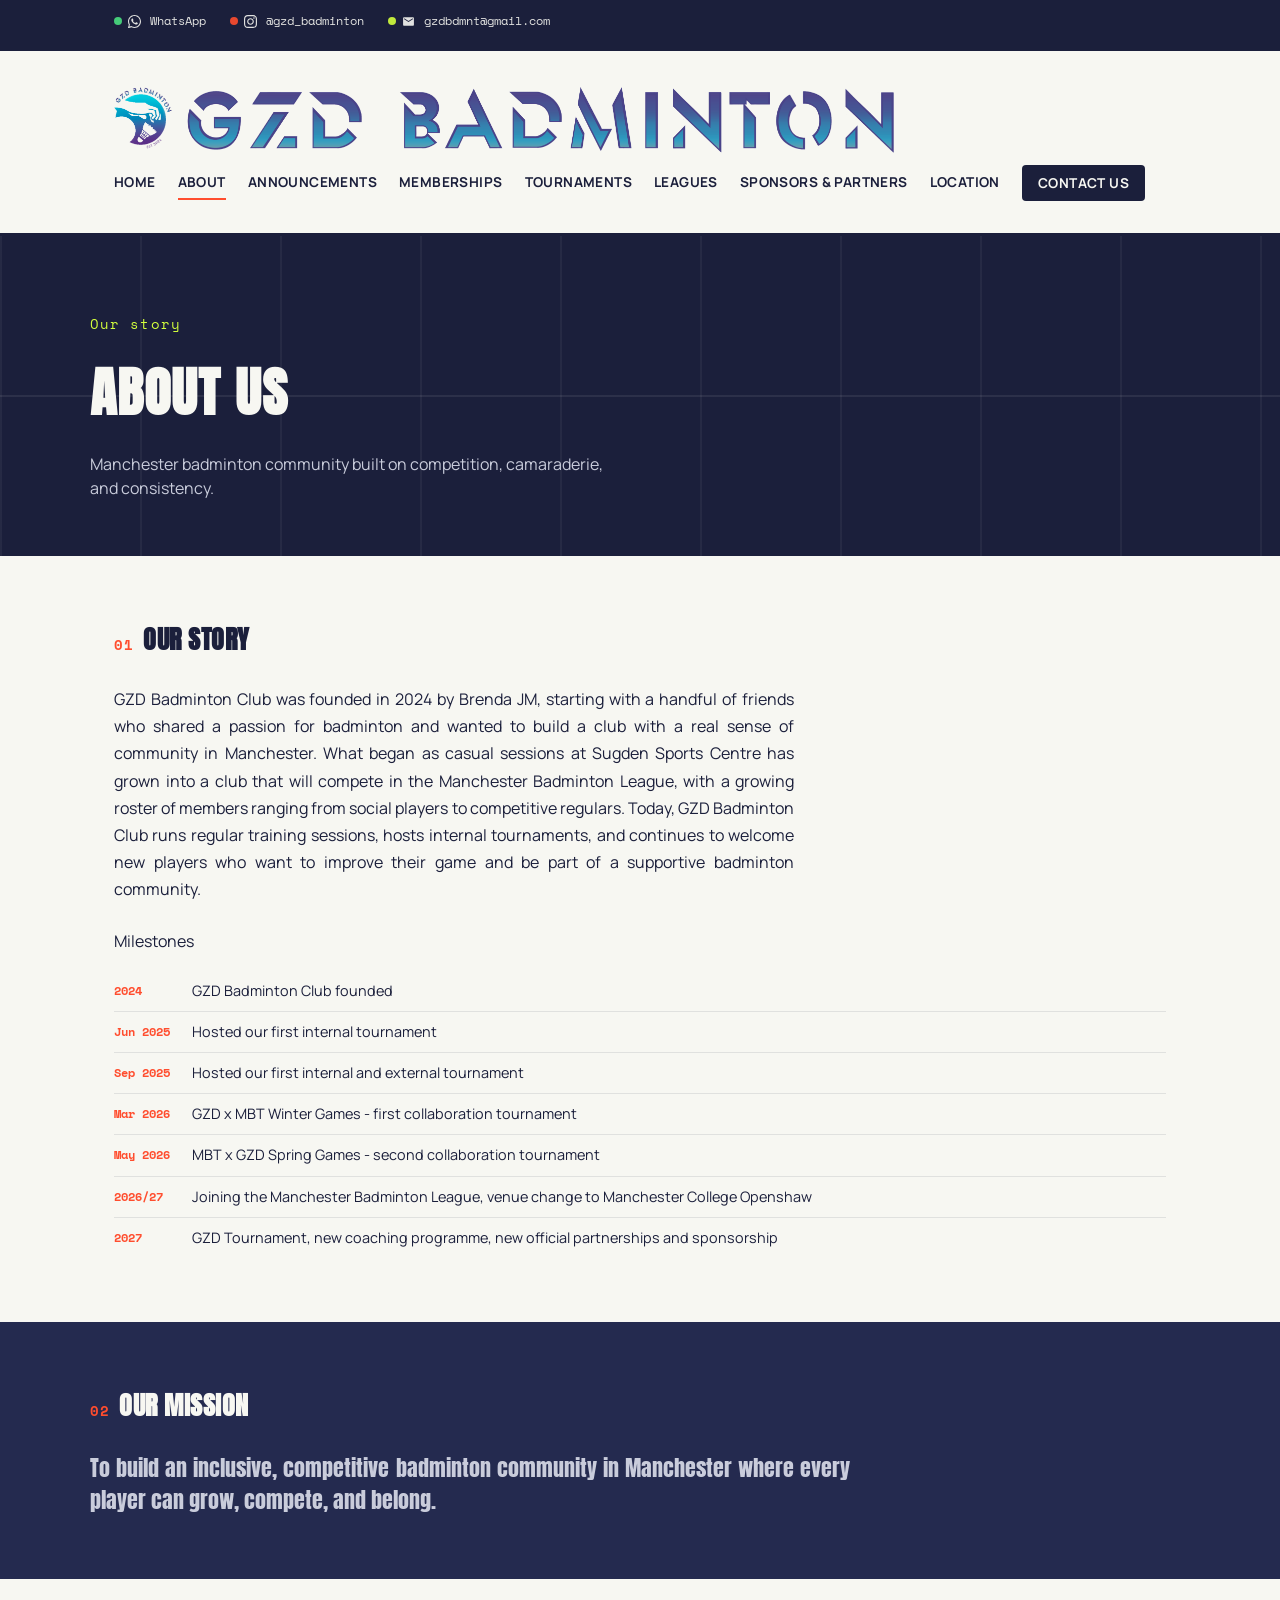
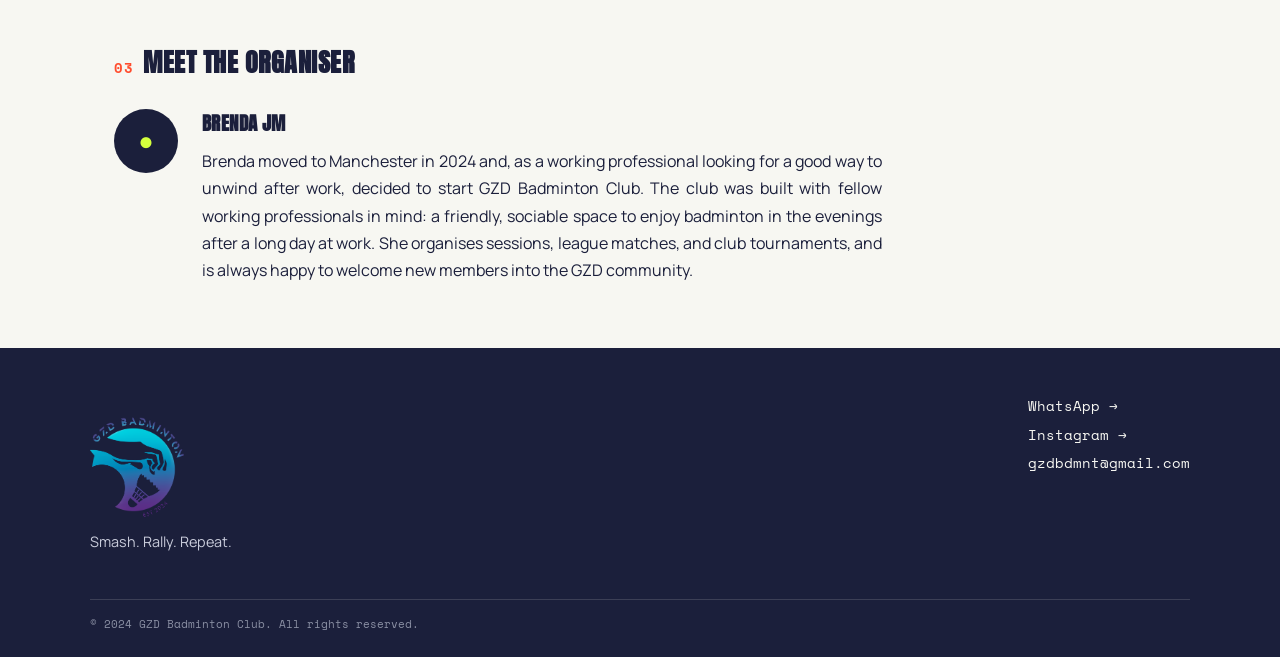
==== commit 1de826c7: "Remove Memberships dropdown, add Digital Member ID link, restore merged Sponsors & Partners, fix sec" ====
--- a/about.html
+++ b/about.html
@@ -4,6 +4,15 @@
 <meta charset="UTF-8">
 <meta name="viewport" content="width=device-width, initial-scale=1.0">
 <title>About  -  GZD Badminton Club</title>
+<meta name="description" content="Learn about GZD Badminton Club, our story, and what makes our Manchester badminton community what it is.">
+<meta property="og:type" content="website">
+<meta property="og:title" content="About - GZD Badminton Club">
+<meta property="og:description" content="Learn about GZD Badminton Club, our story, and what makes our Manchester badminton community what it is.">
+<meta property="og:image" content="https://gzdbadminton.club/assets/images/og-preview.jpg">
+<meta property="og:image:width" content="1200">
+<meta property="og:image:height" content="630">
+<meta property="og:url" content="https://gzdbadminton.club/about.html">
+<meta name="twitter:card" content="summary_large_image">
 <link rel="stylesheet" href="css/styles.css">
 <link rel="icon" type="image/png" href="assets/images/club-badge.png">
 <link rel="preconnect" href="https://fonts.googleapis.com">
@@ -45,8 +54,7 @@
       <a href="membership.html">Memberships</a>
       <a href="tournaments.html">Tournaments</a>
       <a href="leagues.html">Leagues</a>
-      <a href="sponsors.html">Sponsors</a>
-      <a href="partnerships.html">Partnerships</a>
+      <a href="sponsors.html">Sponsors &amp; Partners</a>
       <a href="location.html">Location</a>
       <a href="contact.html" class="nav-cta">Contact Us</a>
     </nav>
--- a/css/styles.css
+++ b/css/styles.css
@@ -105,6 +105,10 @@
 .announcement-card .date{font-family:'Space Mono',monospace;font-size:0.75rem;color:var(--line-grey);display:block;margin-top:10px;}
 .loading-msg,.error-msg{font-family:'Space Mono',monospace;color:var(--line-grey);}
 
+/* ===== Membership page ===== */
+.membership-image{display:block;max-width:600px;width:100%;margin:0 auto;border:2px solid var(--court-indigo);border-radius:8px;}
+.section-dark .membership-image{border-color:var(--volt);}
+
 /* ===== Tournament list (Tournaments page + homepage teaser) ===== */
 .tournament-list{display:flex;flex-direction:column;gap:18px;}
 .tournament-card-full{background:var(--court-indigo);border:2px solid var(--volt);border-radius:8px;padding:28px;display:flex;justify-content:space-between;gap:28px;flex-wrap:wrap;color:var(--shuttle-white);}
@@ -124,9 +128,13 @@
 .countdown-timer label{font-size:0.65rem;color:var(--line-grey);text-transform:uppercase;}
 
 /* ===== Sponsors ===== */
-.sponsor-strip{display:grid;grid-template-columns:repeat(auto-fit,minmax(150px,1fr));gap:16px;align-items:center;}
+.sponsor-strip{display:flex;flex-wrap:wrap;justify-content:center;align-items:center;gap:48px;}
 .sponsor-slot{border:2px dashed var(--line-grey);border-radius:6px;height:90px;display:flex;align-items:center;justify-content:center;font-family:'Space Mono',monospace;font-size:0.75rem;color:var(--line-grey);text-align:center;padding:8px;}
-.sponsor-strip .sponsor-logo-img,.sponsor-strip .sponsor-slot{height:70px;width:100%;object-fit:contain;}
+.sponsor-strip .sponsor-logo-img{height:70px;width:auto;max-width:220px;object-fit:contain;}
+.sponsor-strip .sponsor-slot{width:220px;height:70px;flex:0 0 auto;}
+
+.sponsor-strip.partner-strip{display:grid;grid-template-columns:repeat(auto-fit,minmax(150px,1fr));gap:16px;justify-content:normal;}
+.sponsor-strip.partner-strip .sponsor-logo-img{height:70px;width:100%;max-width:none;object-fit:contain;}
 
 .sponsor-tier{margin-bottom:40px;}
 .sponsor-tier-name{font-family:'Space Mono',monospace;font-size:0.85rem;letter-spacing:0.06em;color:var(--smash-orange);text-transform:uppercase;margin-bottom:18px;font-weight:700;}
@@ -161,6 +169,10 @@
 .contact-card{display:block;background:#fff;border:2px solid var(--court-indigo);border-radius:8px;padding:24px;}
 .contact-card:hover{border-color:var(--smash-orange);}
 .contact-card .dot{width:12px;height:12px;margin-bottom:14px;}
+.contact-card-icon{display:inline-flex;align-items:center;justify-content:center;width:44px;height:44px;border-radius:50%;margin-bottom:14px;color:var(--shuttle-white);}
+.contact-card-icon.icon-wa{background:#4ADE80;}
+.contact-card-icon.icon-ig{background:var(--smash-orange);}
+.contact-card-icon.icon-mail{background:var(--volt);color:var(--court-indigo);}
 .contact-card h3{font-family:'Anton',sans-serif;text-transform:uppercase;font-size:1.1rem;margin-bottom:8px;}
 .contact-card p{margin:0;color:var(--line-grey);font-size:0.9rem;}
 .contact-form-embed{width:100%;height:600px;border:0;border-radius:8px;background:#fff;display:block;}
@@ -225,6 +237,49 @@
 /* ===== Contact strip icons ===== */
 .contact-link svg{flex-shrink:0;}
 
+/* ===== Inline contact mentions w/ tooltip ===== */
+.hl-link{
+  position:relative;
+  color:#3B82F6;
+  font-weight:700;
+  text-decoration:none;
+}
+.hl-link:hover,.hl-link:focus-visible{color:#1D64D8;}
+.hl-link .hl-tooltip{
+  position:absolute;
+  left:50%;
+  bottom:calc(100% + 8px);
+  transform:translate(-50%,4px);
+  background:var(--court-indigo);
+  color:var(--shuttle-white);
+  font-family:'Space Mono',monospace;
+  font-size:0.7rem;
+  line-height:1.3;
+  white-space:nowrap;
+  padding:6px 10px;
+  border-radius:6px;
+  opacity:0;
+  visibility:hidden;
+  pointer-events:none;
+  transition:opacity 0.15s ease, transform 0.15s ease;
+  z-index:10;
+}
+.hl-link .hl-tooltip::after{
+  content:"";
+  position:absolute;
+  top:100%;
+  left:50%;
+  transform:translateX(-50%);
+  border:5px solid transparent;
+  border-top-color:var(--court-indigo);
+}
+.hl-link:hover .hl-tooltip,
+.hl-link:focus-visible .hl-tooltip{
+  opacity:1;
+  visibility:visible;
+  transform:translate(-50%,0);
+}
+
 /* ===== About page milestones ===== */
 .milestones{margin-top:24px;}
 .milestone-list{list-style:none;padding:0;margin:10px 0 0;}
